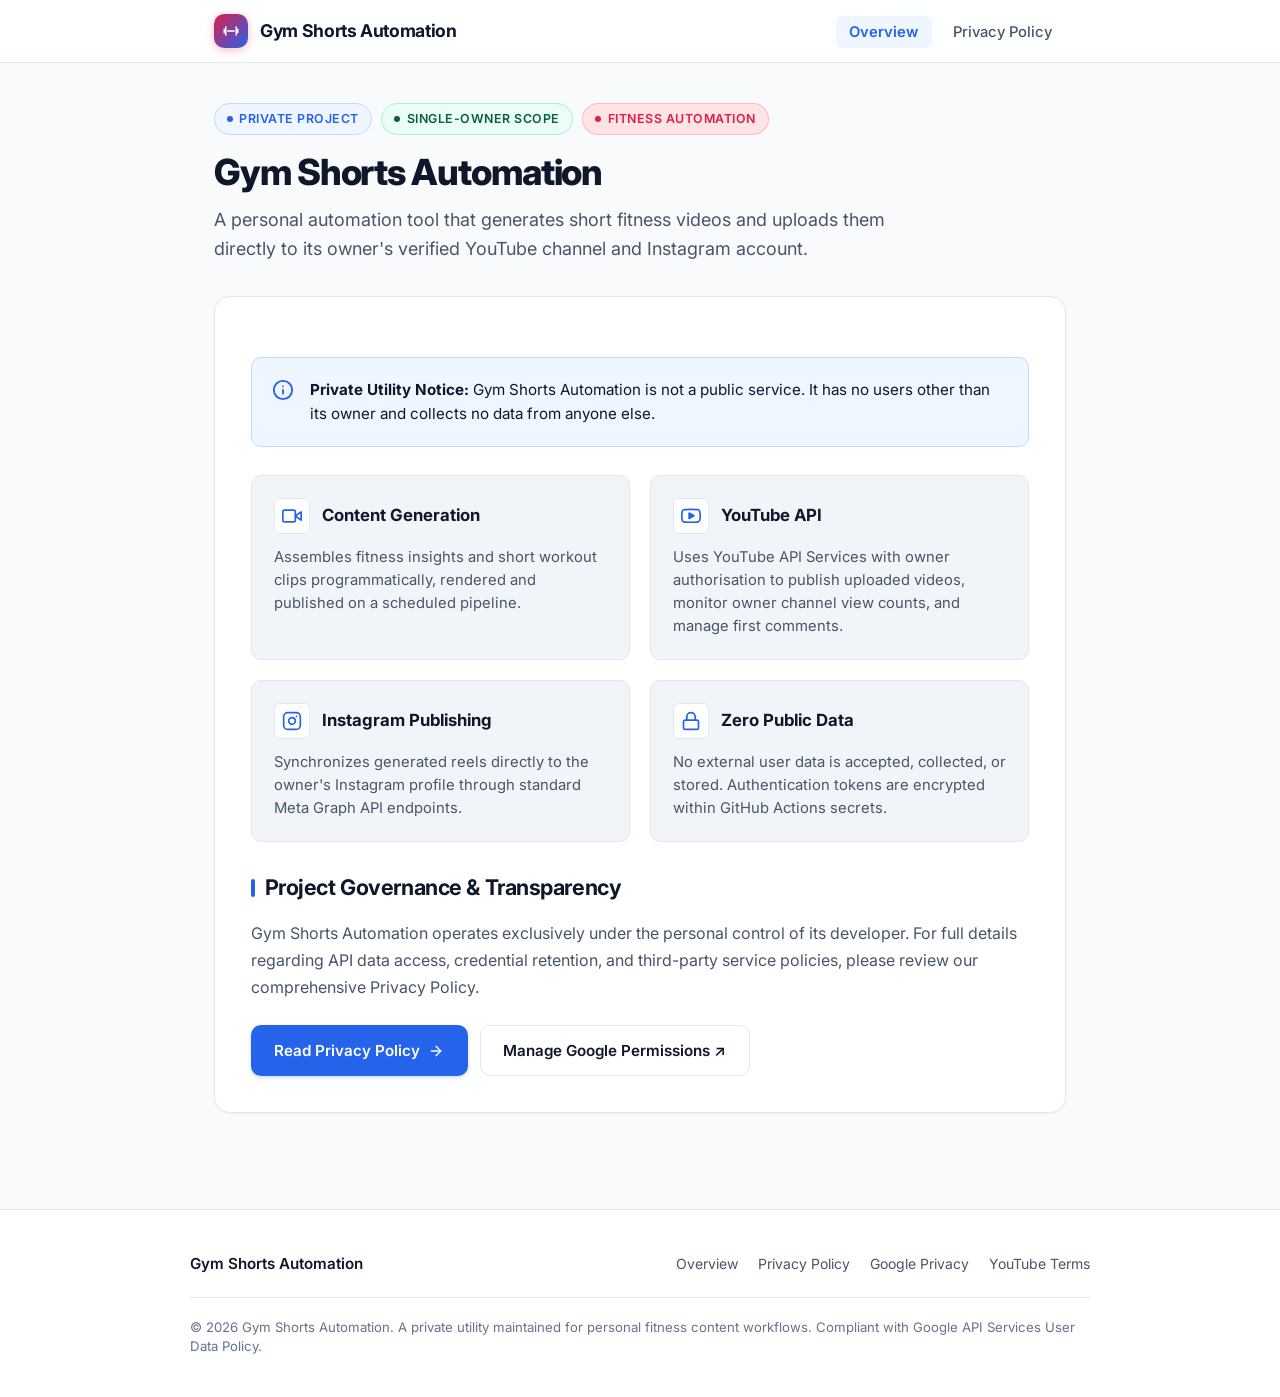
==== index.html @ c751333a "css" ====
<!doctype html>
<html lang="en">

<head>
    <meta charset="utf-8">
    <meta name="viewport" content="width=device-width, initial-scale=1.0">
    <meta name="description" content="Gym Shorts Automation - Personal automated video generation and publishing tool.">
    <title>Gym Shorts Automation | Personal Automation Tool</title>
    <link rel="preconnect" href="https://fonts.googleapis.com">
    <link rel="preconnect" href="https://fonts.gstatic.com" crossorigin>
    <link href="https://fonts.googleapis.com/css2?family=Inter:wght@400;500;600;700;800&display=swap" rel="stylesheet">
    <link rel="stylesheet" href="style.css">
</head>

<body>
    <!-- Top Navigation -->
    <header class="navbar">
        <div class="nav-container">
            <a href="index.html" class="brand-link">
                <div class="brand-icon">
                    <svg viewBox="0 0 24 24">
                        <path d="M4 6h2v12H4zm14 0h2v12h-2zM2 9h2v6H2zm18 0h2v6h-2zM7 11h10v2H7z"/>
                    </svg>
                </div>
                <span>Gym Shorts Automation</span>
            </a>
            <nav>
                <ul class="nav-menu">
                    <li><a href="index.html" class="nav-link active">Overview</a></li>
                    <li><a href="privacy.html" class="nav-link">Privacy Policy</a></li>
                </ul>
            </nav>
        </div>
    </header>

    <!-- Main Content -->
    <main class="main-wrapper">
        <header class="hero-header">
            <div class="badge-wrapper">
                <span class="badge badge-primary">
                    <span class="badge-dot"></span> Private Project
                </span>
                <span class="badge badge-success">
                    <span class="badge-dot"></span> Single-Owner Scope
                </span>
                <span class="badge badge-gym">
                    <span class="badge-dot"></span> Fitness Automation
                </span>
            </div>
            <h1 class="page-title">Gym Shorts Automation</h1>
            <p class="page-subtitle">
                A personal automation tool that generates short fitness videos and uploads them directly to its owner's verified YouTube channel and Instagram account.
            </p>
        </header>

        <section class="card">
            <div class="callout callout-info">
                <svg class="callout-icon" viewBox="0 0 24 24" fill="none" stroke="currentColor" stroke-width="2" stroke-linecap="round" stroke-linejoin="round">
                    <circle cx="12" cy="12" r="10"></circle>
                    <line x1="12" y1="16" x2="12" y2="12"></line>
                    <line x1="12" y1="8" x2="12.01" y2="8"></line>
                </svg>
                <div>
                    <strong>Private Utility Notice:</strong> Gym Shorts Automation is not a public service. It has no users other than its owner and collects no data from anyone else.
                </div>
            </div>

            <div class="grid-2">
                <div class="feature-box">
                    <div class="feature-header">
                        <div class="feature-icon-wrapper">
                            <svg viewBox="0 0 24 24" fill="none" stroke="currentColor" stroke-width="2" stroke-linecap="round" stroke-linejoin="round">
                                <polygon points="23 7 16 12 23 17 23 7"></polygon>
                                <rect x="1" y="5" width="15" height="14" rx="2" ry="2"></rect>
                            </svg>
                        </div>
                        <h3 class="feature-title">Content Generation</h3>
                    </div>
                    <p class="feature-desc">
                        Assembles fitness insights and short workout clips programmatically, rendered and published on a scheduled pipeline.
                    </p>
                </div>

                <div class="feature-box">
                    <div class="feature-header">
                        <div class="feature-icon-wrapper">
                            <svg viewBox="0 0 24 24" fill="none" stroke="currentColor" stroke-width="2" stroke-linecap="round" stroke-linejoin="round">
                                <path d="M22.54 6.42a2.78 2.78 0 0 0-1.94-2C18.88 4 12 4 12 4s-6.88 0-8.6.46a2.78 2.78 0 0 0-1.94 2A29 29 0 0 0 1 11.75a29 29 0 0 0 .46 5.33A2.78 2.78 0 0 0 3.4 19c1.72.46 8.6.46 8.6.46s6.88 0 8.6-.46a2.78 2.78 0 0 0 1.94-2 29 29 0 0 0 .46-5.25 29 29 0 0 0-.46-5.33z"></path>
                                <polygon points="9.75 15.02 15.5 11.75 9.75 8.48 9.75 15.02" fill="currentColor"></polygon>
                            </svg>
                        </div>
                        <h3 class="feature-title">YouTube API</h3>
                    </div>
                    <p class="feature-desc">
                        Uses YouTube API Services with owner authorisation to publish uploaded videos, monitor owner channel view counts, and manage first comments.
                    </p>
                </div>

                <div class="feature-box">
                    <div class="feature-header">
                        <div class="feature-icon-wrapper">
                            <svg viewBox="0 0 24 24" fill="none" stroke="currentColor" stroke-width="2" stroke-linecap="round" stroke-linejoin="round">
                                <rect x="2" y="2" width="20" height="20" rx="5" ry="5"></rect>
                                <path d="M16 11.37A4 4 0 1 1 12.63 8 4 4 0 0 1 16 11.37z"></path>
                                <line x1="17.5" y1="6.5" x2="17.51" y2="6.5"></line>
                            </svg>
                        </div>
                        <h3 class="feature-title">Instagram Publishing</h3>
                    </div>
                    <p class="feature-desc">
                        Synchronizes generated reels directly to the owner's Instagram profile through standard Meta Graph API endpoints.
                    </p>
                </div>

                <div class="feature-box">
                    <div class="feature-header">
                        <div class="feature-icon-wrapper">
                            <svg viewBox="0 0 24 24" fill="none" stroke="currentColor" stroke-width="2" stroke-linecap="round" stroke-linejoin="round">
                                <rect x="3" y="11" width="18" height="11" rx="2" ry="2"></rect>
                                <path d="M7 11V7a5 5 0 0 1 10 0v4"></path>
                            </svg>
                        </div>
                        <h3 class="feature-title">Zero Public Data</h3>
                    </div>
                    <p class="feature-desc">
                        No external user data is accepted, collected, or stored. Authentication tokens are encrypted within GitHub Actions secrets.
                    </p>
                </div>
            </div>

            <div class="legal-section">
                <h2>Project Governance & Transparency</h2>
                <p>
                    Gym Shorts Automation operates exclusively under the personal control of its developer. For full details regarding API data access, credential retention, and third-party service policies, please review our comprehensive Privacy Policy.
                </p>
                <div class="btn-group">
                    <a href="privacy.html" class="btn btn-primary">
                        Read Privacy Policy
                        <svg width="16" height="16" viewBox="0 0 24 24" fill="none" stroke="currentColor" stroke-width="2" stroke-linecap="round" stroke-linejoin="round">
                            <line x1="5" y1="12" x2="19" y2="12"></line>
                            <polyline points="12 5 19 12 12 19"></polyline>
                        </svg>
                    </a>
                    <a href="https://myaccount.google.com/permissions" target="_blank" rel="noopener noreferrer" class="btn btn-secondary">
                        Manage Google Permissions ↗
                    </a>
                </div>
            </div>
        </section>
    </main>

    <!-- Footer -->
    <footer class="footer">
        <div class="footer-container">
            <div class="footer-top">
                <span class="footer-brand">Gym Shorts Automation</span>
                <ul class="footer-links">
                    <li><a href="index.html" class="footer-link">Overview</a></li>
                    <li><a href="privacy.html" class="footer-link">Privacy Policy</a></li>
                    <li><a href="https://policies.google.com/privacy" target="_blank" rel="noopener noreferrer" class="footer-link">Google Privacy</a></li>
                    <li><a href="https://policies.google.com/terms" target="_blank" rel="noopener noreferrer" class="footer-link">YouTube Terms</a></li>
                </ul>
            </div>
            <div class="footer-bottom">
                <p>© 2026 Gym Shorts Automation. A private utility maintained for personal fitness content workflows. Compliant with Google API Services User Data Policy.</p>
            </div>
        </div>
    </footer>
</body>

</html>
---- style.css ----
/* ==========================================================================
   Gym Shorts Automation - Professional Legal & Project Stylesheet
   ========================================================================== */

:root {
  --font-sans: 'Inter', -apple-system, BlinkMacSystemFont, 'Segoe UI', Roboto, 'Helvetica Neue', Arial, sans-serif;
  --font-mono: 'SFMono-Regular', Consolas, 'Liberation Mono', Menlo, monospace;

  /* Color Palette - Light Mode */
  --bg-page: #f8fafc;
  --bg-card: #ffffff;
  --bg-card-hover: #f1f5f9;
  --bg-subtle: #f1f5f9;
  --border-subtle: #e2e8f0;
  --border-focus: #3b82f6;

  --text-primary: #0f172a;
  --text-secondary: #475569;
  --text-muted: #64748b;
  --text-inverse: #ffffff;

  --primary: #2563eb;
  --primary-hover: #1d4ed8;
  --primary-light: #eff6ff;
  --primary-border: #bfdbfe;

  --accent-gym: #e11d48;
  --accent-gym-light: #ffe4e6;

  --success-text: #065f46;
  --success-bg: #ecfdf5;
  --success-border: #a7f3d0;

  --warning-text: #854d0e;
  --warning-bg: #fefce8;
  --warning-border: #fef08a;

  --shadow-sm: 0 1px 2px 0 rgba(0, 0, 0, 0.05);
  --shadow-md: 0 4px 6px -1px rgba(0, 0, 0, 0.07), 0 2px 4px -2px rgba(0, 0, 0, 0.05);
  --shadow-lg: 0 10px 15px -3px rgba(0, 0, 0, 0.07), 0 4px 6px -4px rgba(0, 0, 0, 0.05);
  --shadow-glow: 0 0 20px rgba(37, 99, 235, 0.15);

  --radius-sm: 6px;
  --radius-md: 10px;
  --radius-lg: 16px;
  --radius-full: 9999px;

  --transition: all 0.2s ease-in-out;
}

@media (prefers-color-scheme: dark) {
  :root {
    --bg-page: #0b0f19;
    --bg-card: #111827;
    --bg-card-hover: #1f2937;
    --bg-subtle: #1e293b;
    --border-subtle: #1f2937;
    --border-focus: #60a5fa;

    --text-primary: #f8fafc;
    --text-secondary: #94a3b8;
    --text-muted: #64748b;
    --text-inverse: #0f172a;

    --primary: #3b82f6;
    --primary-hover: #60a5fa;
    --primary-light: rgba(59, 130, 246, 0.12);
    --primary-border: rgba(59, 130, 246, 0.25);

    --accent-gym: #f43f5e;
    --accent-gym-light: rgba(244, 63, 94, 0.12);

    --success-text: #34d399;
    --success-bg: rgba(16, 185, 129, 0.12);
    --success-border: rgba(16, 185, 129, 0.25);

    --warning-text: #fde047;
    --warning-bg: rgba(234, 179, 8, 0.12);
    --warning-border: rgba(234, 179, 8, 0.25);

    --shadow-sm: 0 1px 2px 0 rgba(0, 0, 0, 0.5);
    --shadow-md: 0 4px 6px -1px rgba(0, 0, 0, 0.4), 0 2px 4px -2px rgba(0, 0, 0, 0.3);
    --shadow-lg: 0 10px 15px -3px rgba(0, 0, 0, 0.5), 0 4px 6px -4px rgba(0, 0, 0, 0.4);
    --shadow-glow: 0 0 25px rgba(59, 130, 246, 0.2);
  }
}

/* Reset & Box Sizing */
*, *::before, *::after {
  box-sizing: border-box;
  margin: 0;
  padding: 0;
}

body {
  font-family: var(--font-sans);
  background-color: var(--bg-page);
  color: var(--text-primary);
  line-height: 1.65;
  -webkit-font-smoothing: antialiased;
  -moz-osx-font-smoothing: grayscale;
  min-height: 100vh;
  display: flex;
  flex-direction: column;
}

/* Navigation Bar */
.navbar {
  position: sticky;
  top: 0;
  z-index: 100;
  background-color: rgba(255, 255, 255, 0.85);
  backdrop-filter: blur(12px);
  -webkit-backdrop-filter: blur(12px);
  border-bottom: 1px solid var(--border-subtle);
  transition: var(--transition);
}

@media (prefers-color-scheme: dark) {
  .navbar {
    background-color: rgba(17, 24, 39, 0.85);
  }
}

.nav-container {
  max-width: 900px;
  margin: 0 auto;
  padding: 0.875rem 1.5rem;
  display: flex;
  align-items: center;
  justify-content: space-between;
}

.brand-link {
  display: flex;
  align-items: center;
  gap: 0.75rem;
  text-decoration: none;
  color: var(--text-primary);
  font-weight: 700;
  font-size: 1.1rem;
  letter-spacing: -0.02em;
}

.brand-icon {
  width: 34px;
  height: 34px;
  background: linear-gradient(135deg, #e11d48, #2563eb);
  border-radius: var(--radius-md);
  display: flex;
  align-items: center;
  justify-content: center;
  color: white;
  box-shadow: 0 2px 8px rgba(225, 29, 72, 0.3);
}

.brand-icon svg {
  width: 18px;
  height: 18px;
  fill: currentColor;
}

.nav-menu {
  display: flex;
  align-items: center;
  gap: 0.5rem;
  list-style: none;
}

.nav-link {
  text-decoration: none;
  font-size: 0.925rem;
  font-weight: 500;
  color: var(--text-secondary);
  padding: 0.45rem 0.85rem;
  border-radius: var(--radius-sm);
  transition: var(--transition);
}

.nav-link:hover {
  color: var(--primary);
  background-color: var(--primary-light);
}

.nav-link.active {
  color: var(--primary);
  background-color: var(--primary-light);
  font-weight: 600;
}

/* Page Wrapper */
.main-wrapper {
  flex: 1;
  max-width: 900px;
  width: 100%;
  margin: 2.5rem auto 4rem;
  padding: 0 1.5rem;
}

/* Hero Section */
.hero-header {
  margin-bottom: 2rem;
}

.badge-wrapper {
  display: flex;
  flex-wrap: wrap;
  align-items: center;
  gap: 0.6rem;
  margin-bottom: 1rem;
}

.badge {
  display: inline-flex;
  align-items: center;
  gap: 0.4rem;
  font-size: 0.775rem;
  font-weight: 600;
  text-transform: uppercase;
  letter-spacing: 0.04em;
  padding: 0.3rem 0.75rem;
  border-radius: var(--radius-full);
}

.badge-primary {
  background-color: var(--primary-light);
  color: var(--primary);
  border: 1px solid var(--primary-border);
}

.badge-success {
  background-color: var(--success-bg);
  color: var(--success-text);
  border: 1px solid var(--success-border);
}

.badge-gym {
  background-color: var(--accent-gym-light);
  color: var(--accent-gym);
  border: 1px solid rgba(225, 29, 72, 0.2);
}

.badge-dot {
  width: 6px;
  height: 6px;
  border-radius: 50%;
  background-color: currentColor;
}

.page-title {
  font-size: 2.25rem;
  font-weight: 800;
  letter-spacing: -0.03em;
  line-height: 1.2;
  color: var(--text-primary);
  margin-bottom: 0.75rem;
}

.page-subtitle {
  font-size: 1.125rem;
  color: var(--text-secondary);
  line-height: 1.6;
  max-width: 44rem;
}

.meta-info {
  display: flex;
  align-items: center;
  gap: 0.5rem;
  font-size: 0.875rem;
  color: var(--text-muted);
  margin-top: 0.75rem;
}

/* Card Container */
.card {
  background-color: var(--bg-card);
  border: 1px solid var(--border-subtle);
  border-radius: var(--radius-lg);
  box-shadow: var(--shadow-sm);
  padding: 2.25rem;
  margin-bottom: 2rem;
  transition: var(--transition);
}

.card:hover {
  box-shadow: var(--shadow-md);
}

/* Alert / Notice Callouts */
.callout {
  display: flex;
  gap: 1rem;
  padding: 1.25rem;
  border-radius: var(--radius-md);
  margin: 1.5rem 0;
  font-size: 0.95rem;
  line-height: 1.6;
}

.callout-icon {
  flex-shrink: 0;
  width: 22px;
  height: 22px;
  margin-top: 0.1rem;
}

.callout-info {
  background-color: var(--primary-light);
  border: 1px solid var(--primary-border);
  color: var(--text-primary);
}

.callout-info .callout-icon {
  color: var(--primary);
}

.callout-success {
  background-color: var(--success-bg);
  border: 1px solid var(--success-border);
  color: var(--text-primary);
}

.callout-success .callout-icon {
  color: var(--success-text);
}

/* Grid & Feature Cards */
.grid-2 {
  display: grid;
  grid-template-columns: repeat(auto-fit, minmax(280px, 1fr));
  gap: 1.25rem;
  margin: 1.75rem 0;
}

.feature-box {
  background-color: var(--bg-subtle);
  border: 1px solid var(--border-subtle);
  border-radius: var(--radius-md);
  padding: 1.35rem;
  transition: var(--transition);
}

.feature-box:hover {
  border-color: var(--border-focus);
  transform: translateY(-2px);
  box-shadow: var(--shadow-sm);
}

.feature-header {
  display: flex;
  align-items: center;
  gap: 0.75rem;
  margin-bottom: 0.75rem;
}

.feature-icon-wrapper {
  width: 36px;
  height: 36px;
  border-radius: var(--radius-sm);
  background: var(--bg-card);
  border: 1px solid var(--border-subtle);
  display: flex;
  align-items: center;
  justify-content: center;
  color: var(--primary);
}

.feature-icon-wrapper.danger {
  color: var(--accent-gym);
}

.feature-icon-wrapper svg {
  width: 20px;
  height: 20px;
}

.feature-title {
  font-size: 1.05rem;
  font-weight: 700;
  color: var(--text-primary);
}

.feature-desc {
  font-size: 0.925rem;
  color: var(--text-secondary);
  line-height: 1.55;
}

/* Typography & Content Sections */
.legal-section {
  padding-bottom: 2rem;
  margin-bottom: 2rem;
  border-bottom: 1px solid var(--border-subtle);
}

.legal-section:last-child {
  border-bottom: none;
  padding-bottom: 0;
  margin-bottom: 0;
}

.legal-section h2 {
  font-size: 1.35rem;
  font-weight: 700;
  letter-spacing: -0.02em;
  color: var(--text-primary);
  margin-bottom: 0.85rem;
  display: flex;
  align-items: center;
  gap: 0.6rem;
}

.legal-section h2::before {
  content: '';
  display: inline-block;
  width: 4px;
  height: 1.15rem;
  background: var(--primary);
  border-radius: 2px;
}

.legal-section p {
  color: var(--text-secondary);
  font-size: 1rem;
  line-height: 1.7;
  margin-bottom: 1rem;
}

.legal-section p:last-child {
  margin-bottom: 0;
}

.legal-section ul {
  list-style: none;
  margin: 1rem 0;
  padding: 0;
}

.legal-section ul li {
  position: relative;
  padding-left: 1.75rem;
  margin-bottom: 0.75rem;
  color: var(--text-secondary);
  line-height: 1.6;
}

.legal-section ul li::before {
  content: '✓';
  position: absolute;
  left: 0;
  top: 0;
  color: #10b981;
  font-weight: 700;
}

.legal-section ul.negative-list li::before {
  content: '✕';
  color: #ef4444;
}

/* Links & Buttons */
a {
  color: var(--primary);
  text-decoration: underline;
  text-decoration-thickness: 1.5px;
  text-underline-offset: 3px;
  transition: var(--transition);
}

a:hover {
  color: var(--primary-hover);
  text-decoration-color: var(--primary-hover);
}

.btn {
  display: inline-flex;
  align-items: center;
  justify-content: center;
  gap: 0.5rem;
  font-weight: 600;
  font-size: 0.95rem;
  padding: 0.75rem 1.4rem;
  border-radius: var(--radius-md);
  text-decoration: none;
  transition: var(--transition);
  cursor: pointer;
  border: 1px solid transparent;
}

.btn-primary {
  background-color: var(--primary);
  color: #ffffff !important;
  box-shadow: 0 2px 4px rgba(37, 99, 235, 0.2);
}

.btn-primary:hover {
  background-color: var(--primary-hover);
  box-shadow: 0 4px 10px rgba(37, 99, 235, 0.3);
  transform: translateY(-1px);
}

.btn-secondary {
  background-color: var(--bg-card);
  color: var(--text-primary) !important;
  border-color: var(--border-subtle);
}

.btn-secondary:hover {
  background-color: var(--bg-subtle);
  border-color: var(--border-focus);
}

.btn-group {
  display: flex;
  flex-wrap: wrap;
  gap: 0.75rem;
  margin-top: 1.5rem;
}

/* Contact Card */
.contact-card {
  display: flex;
  align-items: center;
  justify-content: space-between;
  gap: 1rem;
  background: var(--bg-subtle);
  border: 1px solid var(--border-subtle);
  border-radius: var(--radius-md);
  padding: 1.25rem 1.5rem;
  margin-top: 1rem;
}

.contact-details {
  display: flex;
  align-items: center;
  gap: 0.85rem;
}

.contact-avatar {
  width: 44px;
  height: 44px;
  border-radius: 50%;
  background: var(--primary-light);
  color: var(--primary);
  display: flex;
  align-items: center;
  justify-content: center;
}

.contact-email {
  font-weight: 600;
  color: var(--text-primary);
  font-size: 1rem;
  word-break: break-all;
}

.contact-label {
  font-size: 0.8rem;
  color: var(--text-muted);
}

/* Footer */
.footer {
  margin-top: auto;
  border-top: 1px solid var(--border-subtle);
  background-color: var(--bg-card);
  padding: 2.5rem 1.5rem;
}

.footer-container {
  max-width: 900px;
  margin: 0 auto;
  display: flex;
  flex-direction: column;
  gap: 1.25rem;
}

.footer-top {
  display: flex;
  justify-content: space-between;
  align-items: center;
  flex-wrap: wrap;
  gap: 1rem;
}

.footer-brand {
  font-size: 0.95rem;
  font-weight: 600;
  color: var(--text-primary);
}

.footer-links {
  display: flex;
  gap: 1.25rem;
  list-style: none;
}

.footer-link {
  text-decoration: none;
  font-size: 0.875rem;
  color: var(--text-secondary);
  transition: var(--transition);
}

.footer-link:hover {
  color: var(--primary);
}

.footer-bottom {
  font-size: 0.825rem;
  color: var(--text-muted);
  line-height: 1.5;
  border-top: 1px solid var(--border-subtle);
  padding-top: 1.25rem;
}

/* Responsive tweaks */
@media (max-width: 640px) {
  .page-title {
    font-size: 1.75rem;
  }
  .card {
    padding: 1.5rem;
  }
  .contact-card {
    flex-direction: column;
    align-items: flex-start;
  }
  .contact-card .btn {
    width: 100%;
  }
}
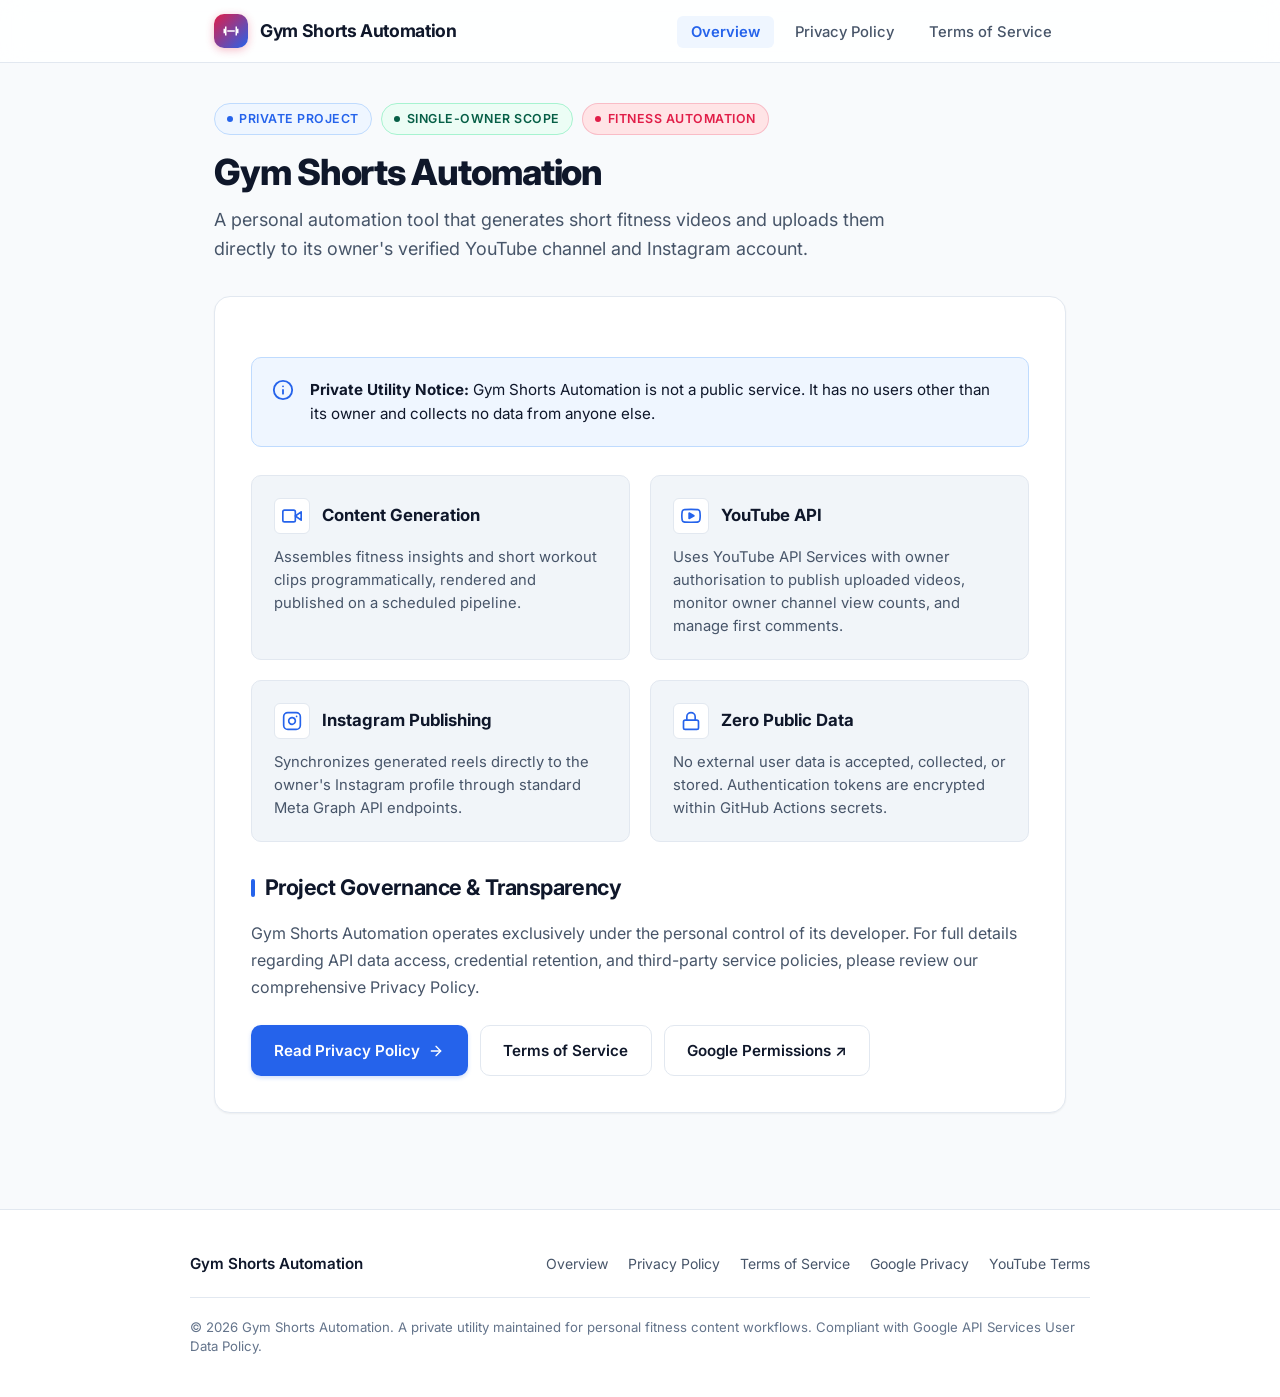
==== commit fbe82be8: "Add public Terms of Service page and update site navigation" ====
--- a/index.html
+++ b/index.html
@@ -28,6 +28,7 @@
                 <ul class="nav-menu">
                     <li><a href="index.html" class="nav-link active">Overview</a></li>
                     <li><a href="privacy.html" class="nav-link">Privacy Policy</a></li>
+                    <li><a href="terms.html" class="nav-link">Terms of Service</a></li>
                 </ul>
             </nav>
         </div>
@@ -141,8 +142,11 @@
                             <polyline points="12 5 19 12 12 19"></polyline>
                         </svg>
                     </a>
+                    <a href="terms.html" class="btn btn-secondary">
+                        Terms of Service
+                    </a>
                     <a href="https://myaccount.google.com/permissions" target="_blank" rel="noopener noreferrer" class="btn btn-secondary">
-                        Manage Google Permissions ↗
+                        Google Permissions ↗
                     </a>
                 </div>
             </div>
@@ -157,6 +161,7 @@
                 <ul class="footer-links">
                     <li><a href="index.html" class="footer-link">Overview</a></li>
                     <li><a href="privacy.html" class="footer-link">Privacy Policy</a></li>
+                    <li><a href="terms.html" class="footer-link">Terms of Service</a></li>
                     <li><a href="https://policies.google.com/privacy" target="_blank" rel="noopener noreferrer" class="footer-link">Google Privacy</a></li>
                     <li><a href="https://policies.google.com/terms" target="_blank" rel="noopener noreferrer" class="footer-link">YouTube Terms</a></li>
                 </ul>
